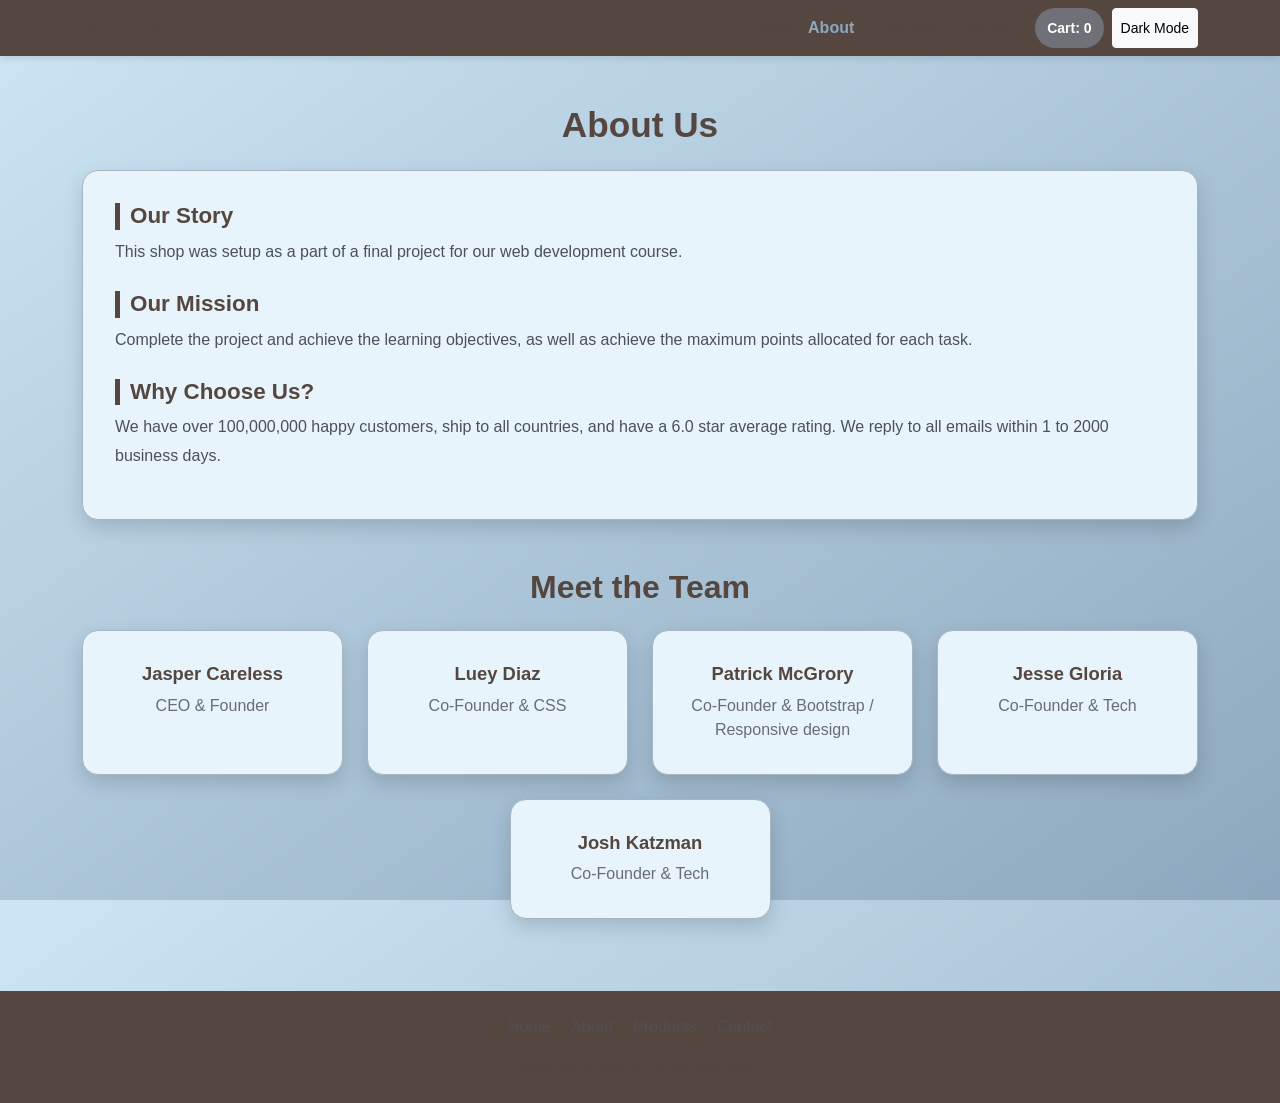
==== about.html @ aed0065c "file upload" ====
<!DOCTYPE html>
<html lang="en">
<head>
  <meta charset="UTF-8" />
  <meta name="viewport" content="width=device-width, initial-scale=1.0" />
  <title>Our Shop - About</title>

  
  <link
    href="https://cdn.jsdelivr.net/npm/bootstrap@5.3.3/dist/css/bootstrap.min.css"
    rel="stylesheet"
  />
  <link rel="stylesheet" href="styles.css" />
</head>
<body>

  <nav class="navbar navbar-expand-lg custom-navbar">
    <div class="container">
      <a class="navbar-brand" href="index.html">My Shop</a>
      <button class="navbar-toggler bg-light" type="button" data-bs-toggle="collapse" data-bs-target="#mainNav">
        <span class="navbar-toggler-icon"></span>
      </button>

      <div class="collapse navbar-collapse" id="mainNav">
        <div class="navbar-nav ms-auto">
          <a class="nav-link" href="index.html">Home</a>
          <a class="nav-link" href="about.html">About</a>
          <a class="nav-link" href="products.html">Products</a>
          <a class="nav-link" href="contact.html">Contact</a> 
          <a href="cart.html" id="cart-count" class="cart-badge">Cart: 0</a>
          <button class="btn btn-sm btn-light ms-2" onclick="toggleTheme()">Dark Mode</button>
        </div>
      </div>
    </div>
  </nav>

  <div class="container py-5">
    <h1 class="page-title text-center mb-4">About Us</h1>

    <div class="content-box mx-auto">
      <h2>Our Story</h2>
      <p>This shop was setup as a part of a final project for our web development course.</p>

      <h2>Our Mission</h2>
      <p>Complete the project and achieve the learning objectives, as well as achieve the maximum points allocated for each task.</p>

      <h2>Why Choose Us?</h2>
      <p>We have over 100,000,000 happy customers, ship to all countries, and have a 6.0 star average rating. We reply to all emails within 1 to 2000 business days.</p>
    </div>
  </div>

  <div class="container pb-5">
    <h2 class="text-center team-title mb-4">Meet the Team</h2>
    <div class="row g-4 justify-content-center">
      <div class="col-sm-6 col-md-4 col-lg-3">
        <div class="card team-card text-center p-3">
          <div class="card-body">
            <h3>Jasper Careless</h3>
            <p>CEO & Founder</p>
          </div>
        </div>
      </div>

      <div class="col-sm-6 col-md-4 col-lg-3">
        <div class="card team-card text-center p-3">
          <div class="card-body">
            <h3>Luey Diaz</h3>
            <p>Co-Founder & CSS</p>
          </div>
        </div>
      </div>

      <div class="col-sm-6 col-md-4 col-lg-3">
        <div class="card team-card text-center p-3">
          <div class="card-body">
            <h3>Patrick McGrory</h3>
            <p>Co-Founder & Bootstrap / Responsive design</p>
          </div>
        </div>
      </div>

      <div class="col-sm-6 col-md-4 col-lg-3">
        <div class="card team-card text-center p-3">
          <div class="card-body">
            <h3>Jesse Gloria</h3>
            <p>Co-Founder & Tech</p>
          </div>
        </div>
      </div>

      <div class="col-sm-6 col-md-4 col-lg-3">
        <div class="card team-card text-center p-3">
          <div class="card-body">
            <h3>Josh Katzman</h3>
            <p>Co-Founder & Tech</p>
          </div>
        </div>
      </div>
    </div>
  </div>

  <footer class="text-center py-4 mt-4">
    <a href="index.html">Home</a>
    <a href="about.html">About</a>
    <a href="products.html">Products</a>
    <a href="contact.html">Contact</a>
    <div class="mt-3">
      <p class="mb-0">2026 My Shop. All rights reserved.</p>
    </div>
  </footer>

  <script src="script.js"></script>
  <script src="https://cdn.jsdelivr.net/npm/bootstrap@5.3.3/dist/js/bootstrap.bundle.min.js"></script>
</body>
</html>
---- styles.css ----
:root {
  --bg: linear-gradient(to bottom right, #cde6f5, #8da7be);
  --nav: #554640;
  --nav-hover: #8da7be;
  --btn: #707078;
  --btn-hover: #554640;
  --text-dark: #554640;
  --text-body: #4f4f57;
  --text-soft: #6b6b75;
  --card-bg: #e7f4fb;
  --card-border: #a7b6c2;
  --success-bg: #8da7be;
  --success-border: #554640;
  --success-text: #ffffff;
  --shadow: 0 8px 20px rgba(0, 0, 0, 0.15);
  --shadow-hover: 0 12px 26px rgba(0, 0, 0, 0.25);
  --radius-lg: 16px;
  --radius-md: 8px;
}

html {
  scroll-behavior: smooth;
}

html, body {
  height: 100%;
}

body {
  font-family: Arial, sans-serif;
  background: var(--bg);
  color: var(--text-body);
  display: flex;
  flex-direction: column;
  min-height: 100vh;
  transition: background 0.4s ease, color 0.4s ease;
}

.container {
  flex: 1;
}

.custom-navbar,
footer {
  background-color: var(--nav);
  color: var(--text-dark);
}

.custom-navbar {
  box-shadow: 0 2px 8px rgba(0, 0, 0, 0.12);
}

.navbar-brand,
.nav-link {
  color: var(--text-dark) !important;
  font-weight: 600;
}

.nav-link:hover,
.nav-link.active-link,
footer a:hover {
  color: var(--nav-hover) !important;
}

footer a {
  color: var(--text-body);
  text-decoration: none;
  margin: 0 8px;
}

.page-title,
.team-title {
  color: var(--text-dark);
  font-weight: 700;
}

.page-title {
  font-size: 2.2rem;
}

.page-subtitle,
.content-box p,
.contact-box p,
.hero-box p {
  color: var(--text-body);
}

.hero-box,
.content-box,
.form-box,
.contact-box,
.team-card,
.product-card,
.feature-card,
.cart-page-box,
.checkout-box {
  background: var(--card-bg);
  border: 1px solid var(--card-border);
  border-radius: var(--radius-lg);
  box-shadow: var(--shadow);
  transition: transform 0.25s ease, box-shadow 0.25s ease, background-color 0.25s ease;
}

.hero-box:hover,
.content-box:hover,
.form-box:hover,
.contact-box:hover,
.team-card:hover,
.product-card:hover,
.feature-card:hover {
  transform: translateY(-4px);
  box-shadow: var(--shadow-hover);
}

.hero-box,
.content-box,
.form-box,
.contact-box,
.cart-page-box,
.checkout-box {
  padding: 2rem;
}

.hero-box {
  padding: 3rem 2rem;
}

.team-card,
.product-card,
.feature-card {
  height: 100%;
}

.hero-box h2,
.feature-card h3,
.team-card h3,
.product-card h3,
.contact-box h2,
.content-box h2 {
  color: var(--text-dark);
  font-weight: 700;
}

.hero-box h2 {
  margin-bottom: 1rem;
}

.feature-card h3 {
  font-size: 1.25rem;
}

.team-card h3 {
  font-size: 1.15rem;
}

.product-card h3 {
  font-size: 1.2rem;
}

.contact-box h2 {
  font-size: 1.5rem;
  margin-bottom: 1rem;
}

.content-box h2 {
  border-left: 5px solid #554640;
  padding-left: 10px;
  margin-top: 1.5rem;
  font-size: 1.4rem;
}

.content-box h2:first-child {
  margin-top: 0;
}

.hero-box p {
  line-height: 1.7;
}

.content-box p {
  line-height: 1.8;
}

.team-card p,
.product-card p {
  color: var(--text-soft);
  margin-bottom: 0;
}

.product-card p {
  font-size: 0.95rem;
  min-height: 48px;
}

.feature-card p {
  color: var(--text-soft);
  margin-bottom: 0;
}

.shop-btn,
.cart-btn,
.send-btn,
.clear-cart-btn,
.remove-btn {
  border: none;
  font-weight: 600;
  transition: 0.3s ease;
}

.shop-btn,
.cart-btn,
.send-btn {
  background-color: var(--btn);
  color: white;
}

.shop-btn:hover,
.cart-btn:hover,
.send-btn:hover {
  background-color: var(--btn-hover);
  color: white;
  transform: translateY(-2px);
}

.cart-btn,
.send-btn,
.clear-cart-btn {
  width: 100%;
}

.cart-btn,
.send-btn,
.clear-cart-btn {
  padding: 10px 12px;
  border-radius: var(--radius-md);
}

.send-btn {
  padding: 12px;
}

.shop-btn {
  display: inline-block;
  text-decoration: none;
  padding: 12px 24px;
  border-radius: var(--radius-md);
}

.remove-btn {
  background-color: #554640;
  color: white;
  padding: 7px 12px;
  border-radius: var(--radius-md);
  font-size: 14px;
}

.remove-btn:hover {
  background-color: #707078;
}

.clear-cart-btn {
  background-color: #87919e;
  color: white;
}

.clear-cart-btn:hover {
  background-color: #707078;
}

.form-label {
  font-weight: 700;
  color: var(--text-dark);
}

.form-control,
.form-select {
  border-radius: var(--radius-md);
  padding: 10px 12px;
}

.form-control:focus,
.form-select:focus {
  border-color: #8da7be;
  box-shadow: 0 0 0 3px rgba(141, 167, 190, 0.35);
}

#success {
  display: none;
  background-color: var(--success-bg);
  border: 1px solid var(--success-border);
  padding: 12px;
  margin-top: 15px;
  text-align: center;
  color: var(--success-text);
  border-radius: var(--radius-md);
  font-weight: 600;
}

.price,
.cart-price {
  font-weight: 700;
  color: var(--text-dark);
}

.price {
  font-size: 1.4rem;
  margin: 12px 0;
}

.cart-price {
  margin-bottom: 8px;
}

#cart-message {
  display: none;
  text-align: center;
  background: linear-gradient(135deg, #cde6f5, #8da7be);
  color: #554640;
  padding: 12px;
  margin: 10px auto 25px;
  max-width: 420px;
  border: 1px solid #a7b6c2;
  border-radius: 10px;
  font-weight: 600;
}

.cart-badge {
  margin-left: 12px;
  padding: 6px 12px;
  background-color: var(--btn);
  color: white;
  font-size: 14px;
  font-weight: 600;
  border-radius: 20px;
  display: inline-flex;
  align-items: center;
  text-decoration: none;
  transition: 0.3s ease;
}

.cart-badge:hover {
  background-color: var(--btn-hover);
  color: white;
  cursor: pointer;
}

.cart-item-row,
.summary-row {
  display: flex;
  justify-content: space-between;
  align-items: center;
}

.cart-item-row {
  gap: 20px;
  padding: 16px 0;
  border-bottom: 1px solid var(--card-border);
}

.cart-item-row:last-child {
  border-bottom: none;
}

.cart-item-right {
  text-align: right;
}

.summary-row {
  padding: 10px 0;
  color: #374151;
}

.total-row {
  border-top: 1px solid #8da7be;
  margin-top: 10px;
  padding-top: 16px;
  font-size: 1.1rem;
  font-weight: 700;
  color: var(--text-dark);
}

.reveal {
  opacity: 0;
  transform: translateY(18px);
}

.reveal.show {
  opacity: 1;
  transform: translateY(0);
  transition: opacity 0.6s ease, transform 0.6s ease;
}

@media (max-width: 768px) {
  .page-title {
    font-size: 1.9rem;
  }

  .hero-box,
  .content-box,
  .form-box,
  .contact-box,
  .cart-page-box,
  .checkout-box {
    padding: 1.5rem;
  }

  .cart-item-row {
    flex-direction: column;
    align-items: flex-start;
  }

  .cart-item-right {
    text-align: left;
  }
}

img {
  height: auto;
  width: 150px;
}

.dark-theme {
  --bg: linear-gradient(to bottom right, #000000, #0c1821);
  --nav: #0c1821;
  --nav-hover: #ccc9dc;
  --btn: #324a5f;
  --btn-hover: #1b2a41;
  --text-dark: #ccc9dc;
  --text-body: #ccc9dc;
  --text-soft: #94a3b8;
  --card-bg: #1b2a41;
  --card-border: #324a5f;
  --success-bg: #1b2a41;
  --success-border: #324a5f;
  --success-text: #ccc9dc;
  color: #ccc9dc;
}

.dark-theme .form-control,
.dark-theme .form-select {
  background-color: #0f172a !important;
  border-color: #334155 !important;
  color: #f1f5f9 !important;
}

.dark-theme .form-control::placeholder {
  color: #64748b;
}

.dark-theme .form-label,
.dark-theme .form-check-label {
  color: var(--text-dark);
}

.dark-theme .text-muted {
  color: #94a3b8 !important;
}

.dark-theme .summary-row {
  color: var(--text-body);
}

.dark-theme .cart-item-row {
  border-bottom: 1px solid #334155;
}

.dark-theme h3,
.dark-theme h5,
.dark-theme .total-row {
  color: #ffffff !important;
}
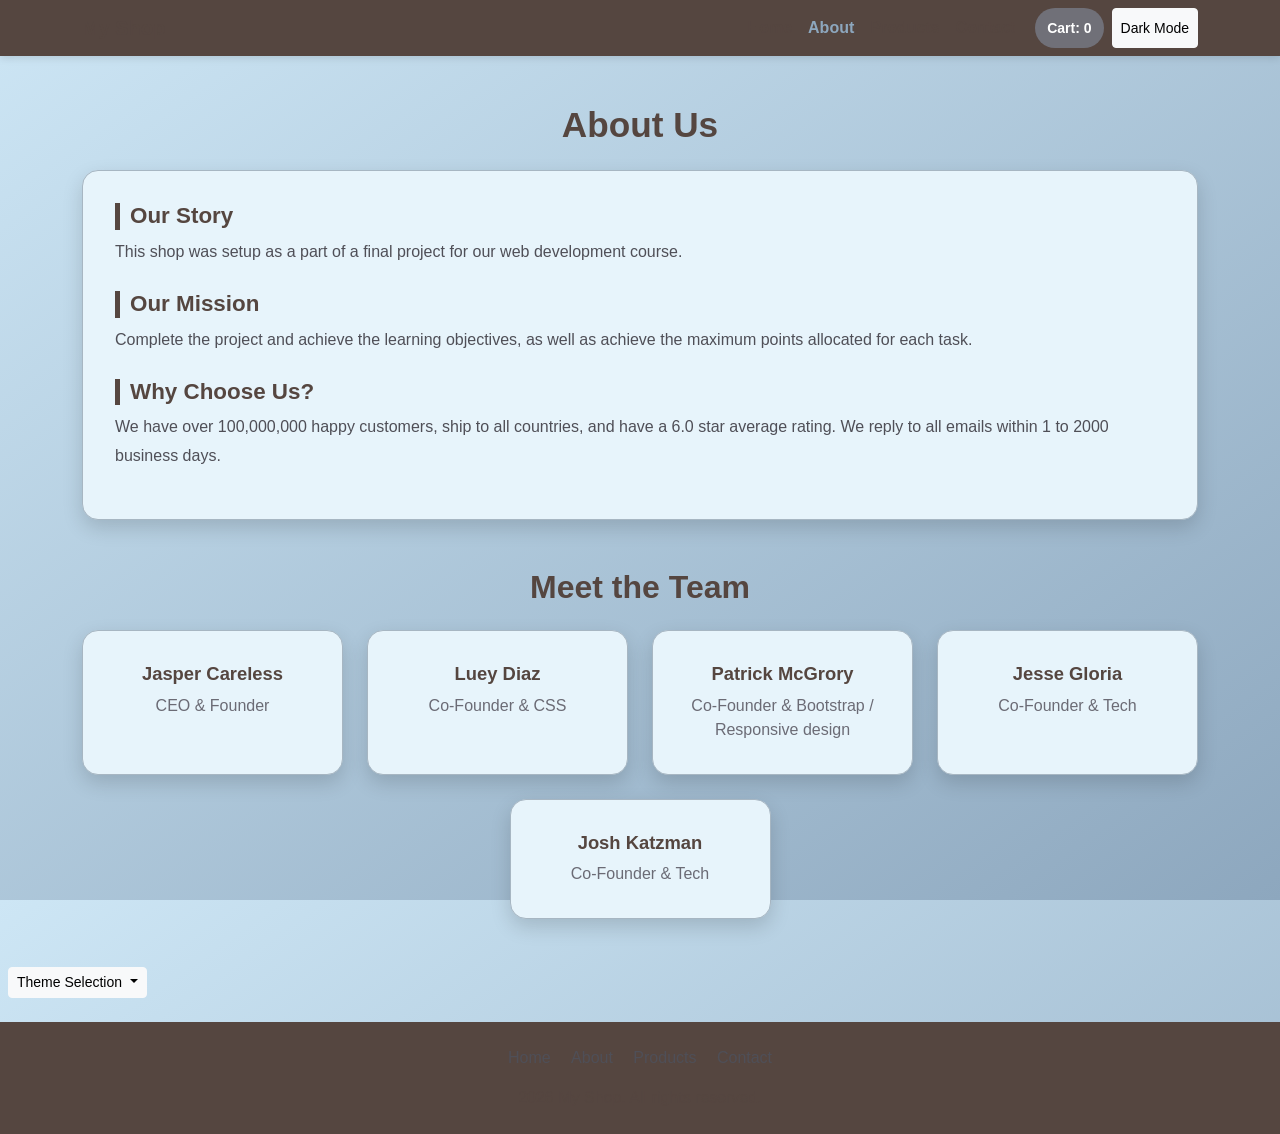
==== commit 7fb67770: "theme update" ====
--- a/about.html
+++ b/about.html
@@ -99,6 +99,18 @@
     </div>
   </div>
 
+  <div class="dropdown d-inline-block ms-2">
+  <button class="btn btn-sm btn-light dropdown-toggle" type="button" data-bs-toggle="dropdown" aria-expanded="false">
+    Theme Selection
+  </button>
+  <ul class="dropdown-menu dropdown-menu-end">
+    <li><button class="dropdown-item" onclick="setTheme('light')">Default Light</button></li>
+    <li><button class="dropdown-item" onclick="setTheme('dark')">Midnight Dark</button></li>
+    <li><button class="dropdown-item" onclick="setTheme('sunset')">Warm Sunset</button></li>
+    <li><button class="dropdown-item" onclick="setTheme('crazy')">⚠️ Neon Crazy</button></li>
+  </ul>
+</div>
+
   <footer class="text-center py-4 mt-4">
     <a href="index.html">Home</a>
     <a href="about.html">About</a>
--- a/styles.css
+++ b/styles.css
@@ -469,3 +469,54 @@
 .dark-theme .total-row {
   color: #ffffff !important;
 }
+
+[data-theme="sunset"] {
+  --bg: linear-gradient(to bottom right, #ff9a9e, #fad0c4);
+  --nav: #6e4545;
+  --card-bg: #fff5f5;
+  --card-border: #ffb3b3;
+  --btn: #d46a6a;
+  --btn-hover: #6e4545;
+  --text-dark: #4a2c2c;
+  --text-body: #5a3d3d;
+}
+
+/* 2. NEON CRAZY THEME */
+[data-theme="crazy"] {
+  --bg: repeating-radial-gradient(circle, #ff00ff, #00ffff 10%, #ffff00 20%);
+  --nav: #000000;
+  --nav-hover: #00ff00;
+  --card-bg: rgba(255, 255, 255, 0.8);
+  --card-border: #ff00ff;
+  --btn: #ff00ff;
+  --btn-hover: #00ffff;
+  --text-dark: #ff0000;
+  --text-body: #0000ff;
+  --shadow: 10px 10px 0px #00ff00;
+}
+/* Make crazy theme text shake slightly */
+[data-theme="crazy"] .page-title {
+  animation: shake 0.5s infinite;
+  color: #ff00ff !important;
+  text-shadow: 3px 3px #00ffff;
+}
+
+@keyframes shake {
+  0% { transform: rotate(0deg); }
+  25% { transform: rotate(1deg); }
+  75% { transform: rotate(-1deg); }
+  100% { transform: rotate(0deg); }
+}
+
+/* 3. Dark Theme (Modified to use data-theme) */
+[data-theme="dark"] {
+  --bg: linear-gradient(to bottom right, #000000, #0c1821);
+  --nav: #0c1821;
+  --nav-hover: #ccc9dc;
+  --btn: #324a5f;
+  --btn-hover: #1b2a41;
+  --text-dark: #ccc9dc;
+  --text-body: #ccc9dc;
+  --card-bg: #1b2a41;
+  --card-border: #324a5f;
+}
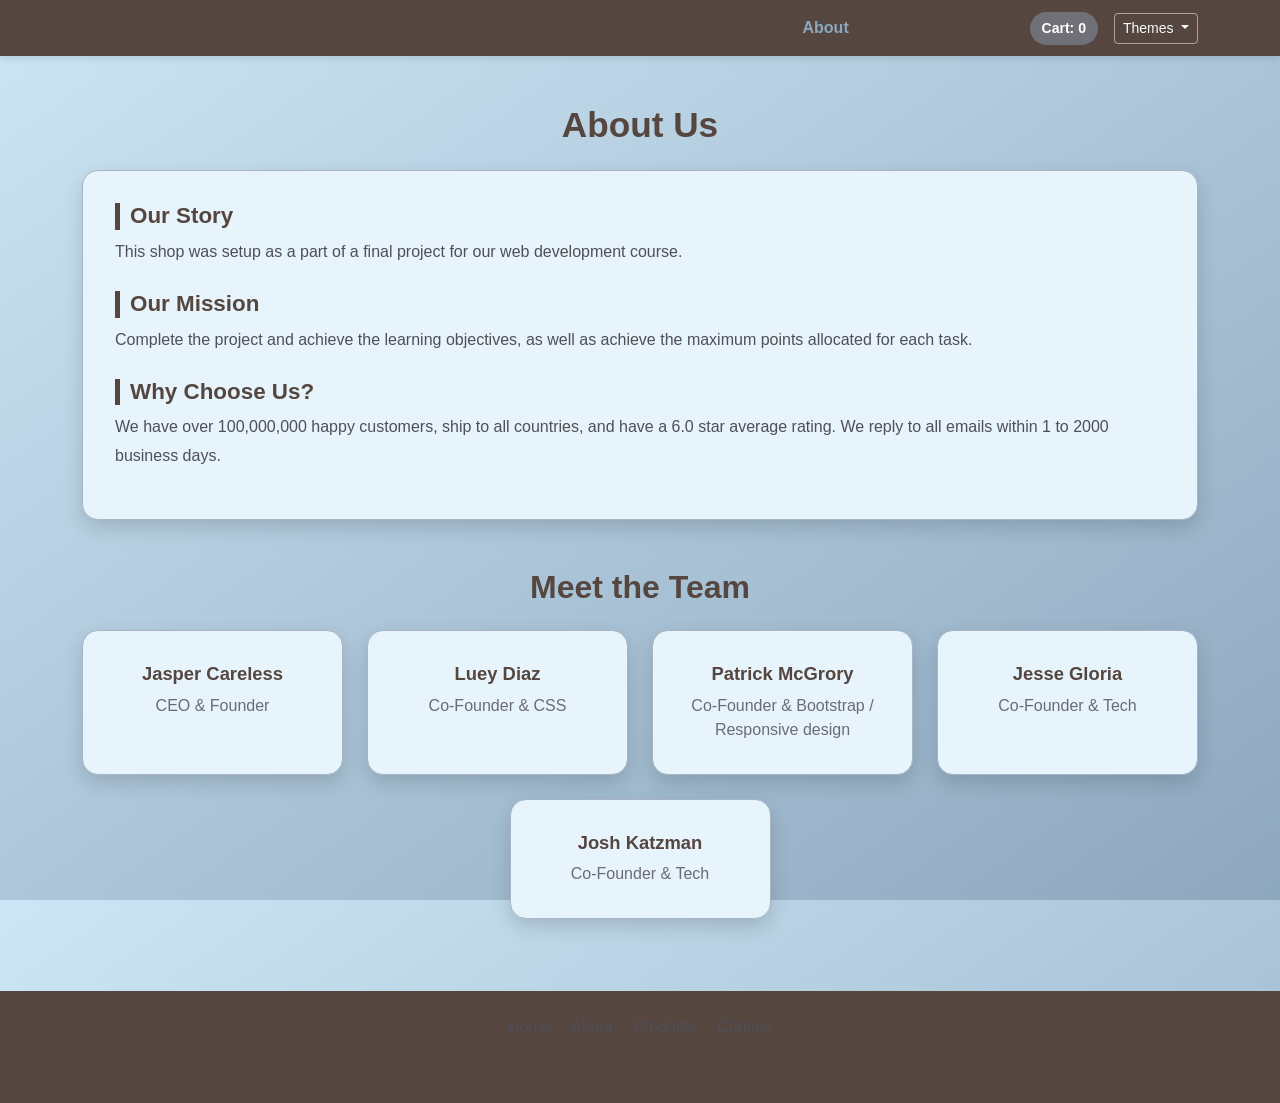
==== commit 09a3b201: "g" ====
--- a/about.html
+++ b/about.html
@@ -15,24 +15,35 @@
 <body>
 
   <nav class="navbar navbar-expand-lg custom-navbar">
-    <div class="container">
-      <a class="navbar-brand" href="index.html">My Shop</a>
-      <button class="navbar-toggler bg-light" type="button" data-bs-toggle="collapse" data-bs-target="#mainNav">
-        <span class="navbar-toggler-icon"></span>
-      </button>
+  <div class="container">
+    <a class="navbar-brand" href="index.html">My Shop</a>
+    <button class="navbar-toggler bg-light" type="button" data-bs-toggle="collapse" data-bs-target="#mainNav">
+      <span class="navbar-toggler-icon"></span>
+    </button>
 
-      <div class="collapse navbar-collapse" id="mainNav">
-        <div class="navbar-nav ms-auto">
-          <a class="nav-link" href="index.html">Home</a>
-          <a class="nav-link" href="about.html">About</a>
-          <a class="nav-link" href="products.html">Products</a>
-          <a class="nav-link" href="contact.html">Contact</a> 
-          <a href="cart.html" id="cart-count" class="cart-badge">Cart: 0</a>
-          <button class="btn btn-sm btn-light ms-2" onclick="toggleTheme()">Dark Mode</button>
+    <div class="collapse navbar-collapse" id="mainNav">
+      <div class="navbar-nav ms-auto align-items-center">
+        <a class="nav-link" href="index.html">Home</a>
+        <a class="nav-link" href="about.html">About</a>
+        <a class="nav-link" href="products.html">Products</a>
+        <a class="nav-link" href="contact.html">Contact</a>
+        <a href="cart.html" id="cart-count" class="cart-badge">Cart: 0</a>
+        
+        <div class="dropdown ms-3">
+          <button class="btn btn-sm btn-outline-light dropdown-toggle" type="button" data-bs-toggle="dropdown" aria-expanded="false">
+            Themes
+          </button>
+          <ul class="dropdown-menu dropdown-menu-end shadow">
+            <li><button class="dropdown-item" onclick="setTheme('light')">Default Light</button></li>
+            <li><button class="dropdown-item" onclick="setTheme('dark')">Midnight Dark</button></li>
+            <li><button class="dropdown-item" onclick="setTheme('sunset')">Warm Sunset</button></li>
+            <li><button class="dropdown-item" onclick="setTheme('crazy')">⚠️ Neon Crazy</button></li>
+          </ul>
         </div>
       </div>
     </div>
-  </nav>
+  </div>
+</nav>
 
   <div class="container py-5">
     <h1 class="page-title text-center mb-4">About Us</h1>
@@ -99,17 +110,7 @@
     </div>
   </div>
 
-  <div class="dropdown d-inline-block ms-2">
-  <button class="btn btn-sm btn-light dropdown-toggle" type="button" data-bs-toggle="dropdown" aria-expanded="false">
-    Theme Selection
-  </button>
-  <ul class="dropdown-menu dropdown-menu-end">
-    <li><button class="dropdown-item" onclick="setTheme('light')">Default Light</button></li>
-    <li><button class="dropdown-item" onclick="setTheme('dark')">Midnight Dark</button></li>
-    <li><button class="dropdown-item" onclick="setTheme('sunset')">Warm Sunset</button></li>
-    <li><button class="dropdown-item" onclick="setTheme('crazy')">⚠️ Neon Crazy</button></li>
-  </ul>
-</div>
+  
 
   <footer class="text-center py-4 mt-4">
     <a href="index.html">Home</a>
--- a/styles.css
+++ b/styles.css
@@ -470,53 +470,54 @@
   color: #ffffff !important;
 }
 
+/* --- THEME SYSTEM OVERRIDES --- */
+
+/* 1. Sunset Theme */
 [data-theme="sunset"] {
-  --bg: linear-gradient(to bottom right, #ff9a9e, #fad0c4);
+  --bg: linear-gradient(to bottom right, #ff9a9e, #fad0c4) !important;
   --nav: #6e4545;
   --card-bg: #fff5f5;
-  --card-border: #ffb3b3;
-  --btn: #d46a6a;
-  --btn-hover: #6e4545;
   --text-dark: #4a2c2c;
-  --text-body: #5a3d3d;
-}
-
-/* 2. NEON CRAZY THEME */
+  background: var(--bg) !important;
+}
+
+/* 2. Neon Crazy Theme */
 [data-theme="crazy"] {
-  --bg: repeating-radial-gradient(circle, #ff00ff, #00ffff 10%, #ffff00 20%);
-  --nav: #000000;
-  --nav-hover: #00ff00;
-  --card-bg: rgba(255, 255, 255, 0.8);
-  --card-border: #ff00ff;
-  --btn: #ff00ff;
-  --btn-hover: #00ffff;
-  --text-dark: #ff0000;
-  --text-body: #0000ff;
-  --shadow: 10px 10px 0px #00ff00;
-}
-/* Make crazy theme text shake slightly */
+  --bg: repeating-radial-gradient(circle, #ff00ff, #00ffff 5%, #ffff00 10%) !important;
+  background: var(--bg) !important;
+  color: #000 !important;
+}
+
 [data-theme="crazy"] .page-title {
-  animation: shake 0.5s infinite;
+  animation: shake 0.2s infinite;
   color: #ff00ff !important;
   text-shadow: 3px 3px #00ffff;
-}
-
+  font-weight: 900;
+}
+
+[data-theme="crazy"] .card, 
+[data-theme="crazy"] .hero-box,
+[data-theme="crazy"] .form-box {
+  background: rgba(255, 255, 255, 0.9) !important;
+  border: 5px dashed #ff00ff !important;
+  transform: rotate(1deg);
+}
+
+/* Shake Animation for Crazy Mode */
 @keyframes shake {
-  0% { transform: rotate(0deg); }
-  25% { transform: rotate(1deg); }
-  75% { transform: rotate(-1deg); }
-  100% { transform: rotate(0deg); }
-}
-
-/* 3. Dark Theme (Modified to use data-theme) */
-[data-theme="dark"] {
-  --bg: linear-gradient(to bottom right, #000000, #0c1821);
-  --nav: #0c1821;
-  --nav-hover: #ccc9dc;
-  --btn: #324a5f;
-  --btn-hover: #1b2a41;
-  --text-dark: #ccc9dc;
-  --text-body: #ccc9dc;
-  --card-bg: #1b2a41;
-  --card-border: #324a5f;
-}
+  0% { transform: translate(1px, 1px) rotate(0deg); }
+  10% { transform: translate(-1px, -2px) rotate(-1deg); }
+  50% { transform: translate(-3px, 0px) rotate(1deg); }
+  100% { transform: translate(1px, 1px) rotate(0deg); }
+}
+
+/* Navbar Button Styling */
+.btn-outline-light {
+  border-color: rgba(255, 255, 255, 0.5);
+  transition: all 0.3s;
+}
+
+.btn-outline-light:hover {
+  background-color: white;
+  color: var(--nav) !important;
+}
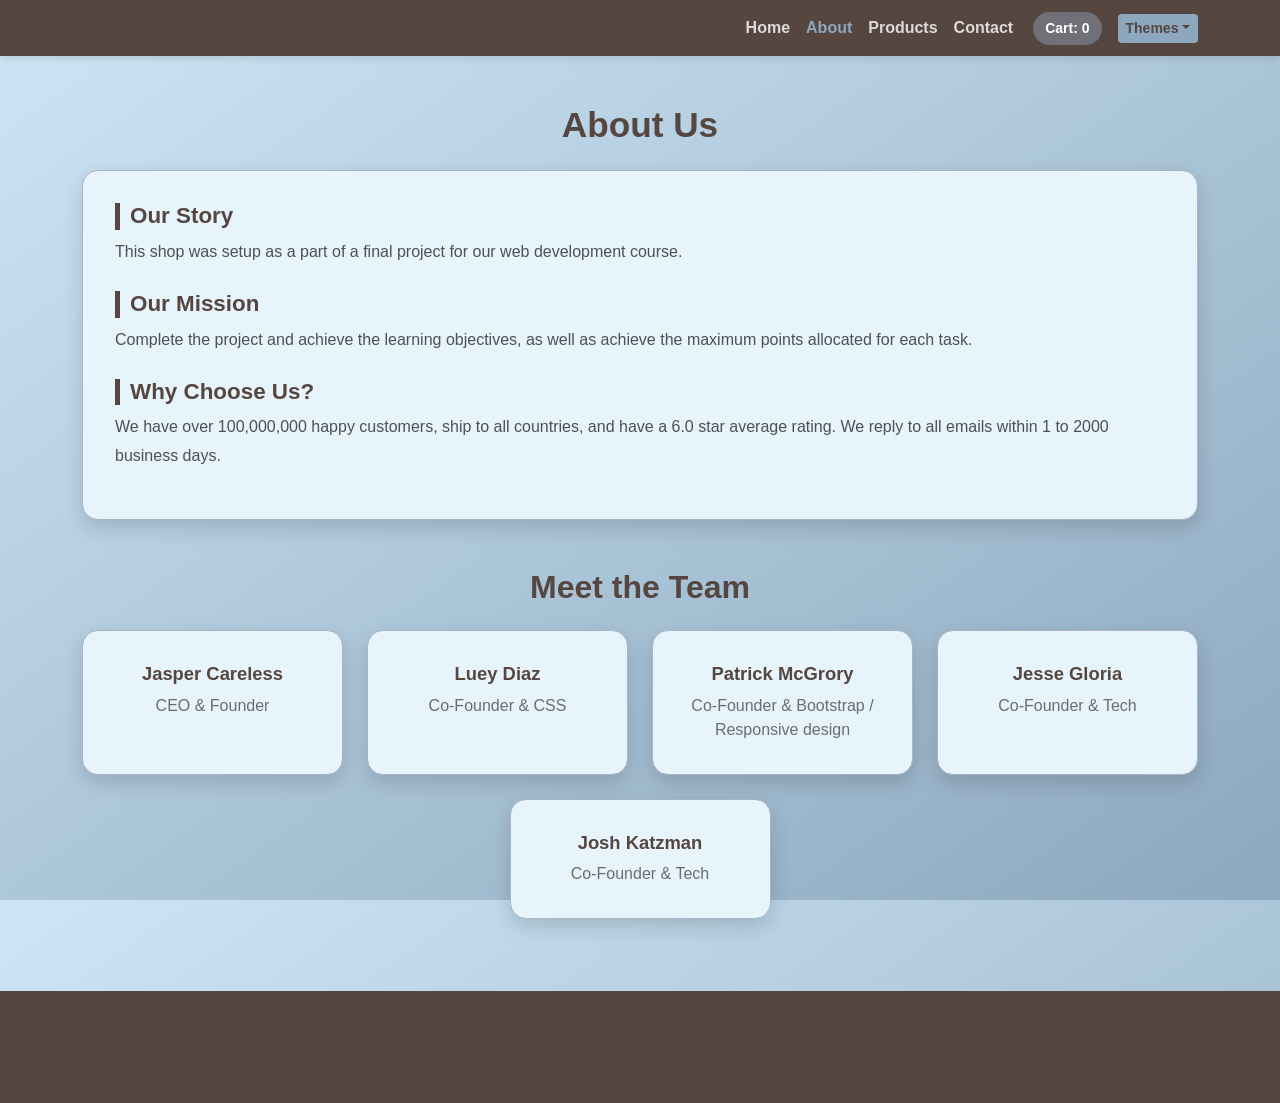
==== commit 3da2872b: "updated" ====
--- a/about.html
+++ b/about.html
@@ -16,21 +16,21 @@
 
   <nav class="navbar navbar-expand-lg custom-navbar">
   <div class="container">
-    <a class="navbar-brand" href="index.html">My Shop</a>
+    <a class="navbar-brand text-white" href="index.html">My Shop</a>
     <button class="navbar-toggler bg-light" type="button" data-bs-toggle="collapse" data-bs-target="#mainNav">
       <span class="navbar-toggler-icon"></span>
     </button>
 
     <div class="collapse navbar-collapse" id="mainNav">
       <div class="navbar-nav ms-auto align-items-center">
-        <a class="nav-link" href="index.html">Home</a>
-        <a class="nav-link" href="about.html">About</a>
-        <a class="nav-link" href="products.html">Products</a>
-        <a class="nav-link" href="contact.html">Contact</a>
+        <a class="nav-link text-white" href="index.html">Home</a>
+        <a class="nav-link text-white" href="about.html">About</a>
+        <a class="nav-link text-white" href="products.html">Products</a>
+        <a class="nav-link text-white" href="contact.html">Contact</a>
         <a href="cart.html" id="cart-count" class="cart-badge">Cart: 0</a>
         
         <div class="dropdown ms-3">
-          <button class="btn btn-sm btn-outline-light dropdown-toggle" type="button" data-bs-toggle="dropdown" aria-expanded="false">
+          <button class="btn btn-sm btn-theme-toggle dropdown-toggle" type="button" id="theme-dropdown-btn" data-bs-toggle="dropdown">
             Themes
           </button>
           <ul class="dropdown-menu dropdown-menu-end shadow">
--- a/styles.css
+++ b/styles.css
@@ -470,7 +470,6 @@
   color: #ffffff !important;
 }
 
-/* --- THEME SYSTEM OVERRIDES --- */
 
 /* 1. Sunset Theme */
 [data-theme="sunset"] {
@@ -521,3 +520,38 @@
   background-color: white;
   color: var(--nav) !important;
 }
+
+.custom-navbar .nav-link {
+    color: #ffffff !important; /* Forces text to white */
+    opacity: 0.8;
+    transition: opacity 0.3s ease;
+}
+
+.custom-navbar .nav-link:hover, 
+.custom-navbar .nav-link.active-link {
+    color: #8da7be !important; /* Uses your theme's light blue for hover/active */
+    opacity: 1;
+}
+
+/* Specific button style for the theme selector to ensure it's visible */
+.btn-theme-toggle {
+    background-color: #8da7be !important;
+    color: #554640 !important;
+    border: none !important;
+    font-weight: bold;
+}
+
+/* Ensure footer links don't vanish either */
+footer a {
+    color: #554640 !important;
+}
+
+/* --- THEME OVERRIDES --- */
+[data-theme="dark"] .custom-navbar .nav-link,
+[data-theme="sunset"] .custom-navbar .nav-link {
+    color: #ffffff !important;
+}
+
+[data-theme="crazy"] .custom-navbar {
+    background: #000 !important;
+}
